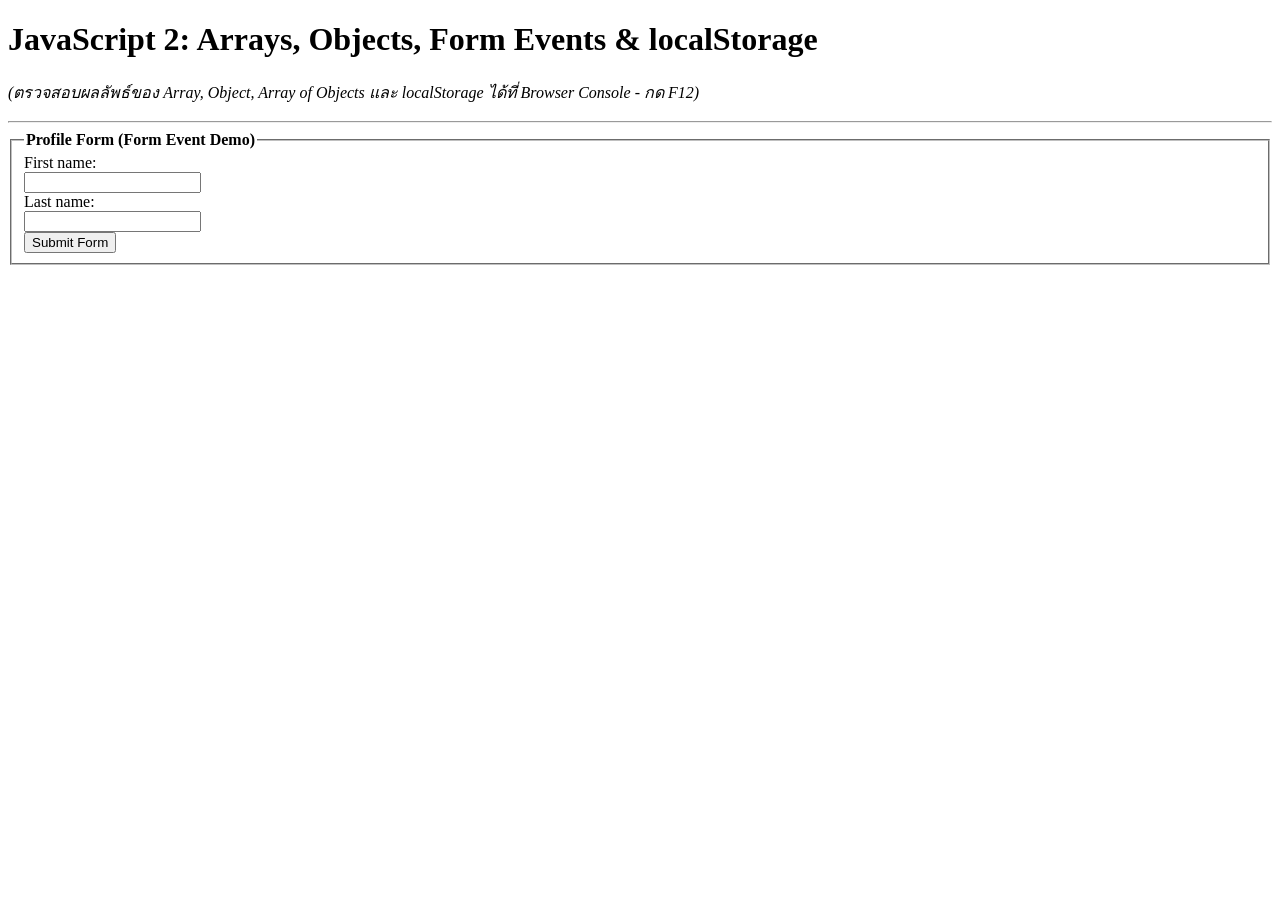
==== index.html @ 43fff522 "Add files via upload" ====
<!DOCTYPE html>
<html lang="en">
<head>
	<meta charset="UTF-8">
	<meta http-equiv="X-UA-Compatible" content="IE=edge">
	<meta name="viewport" content="width=device-width, initial-scale=1.0">
	<title>JavaScript 2: Arrays, Objects, Form Events & localStorage</title>
	<link rel="stylesheet" type="text/css" href="main.css">
	<script src="main.js"></script>
</head>
<body>
	<h1>JavaScript 2: Arrays, Objects, Form Events &amp; localStorage</h1>
	<p><em>(ตรวจสอบผลลัพธ์ของ Array, Object, Array of Objects และ localStorage ได้ที่ Browser Console - กด F12)</em></p>
	<hr>

	<form action="index.html" id="myForm" name="myForm">
		<fieldset>
			<legend><strong>Profile Form (Form Event Demo)</strong></legend>
			First name:<br>
			<input type="text" name="firstname" required><br>
			Last name:<br>
			<input type="text" name="lastname"><br>
			<input type="submit" id="submitBtn" value="Submit Form">
		</fieldset>
	</form>
</body>
</html>
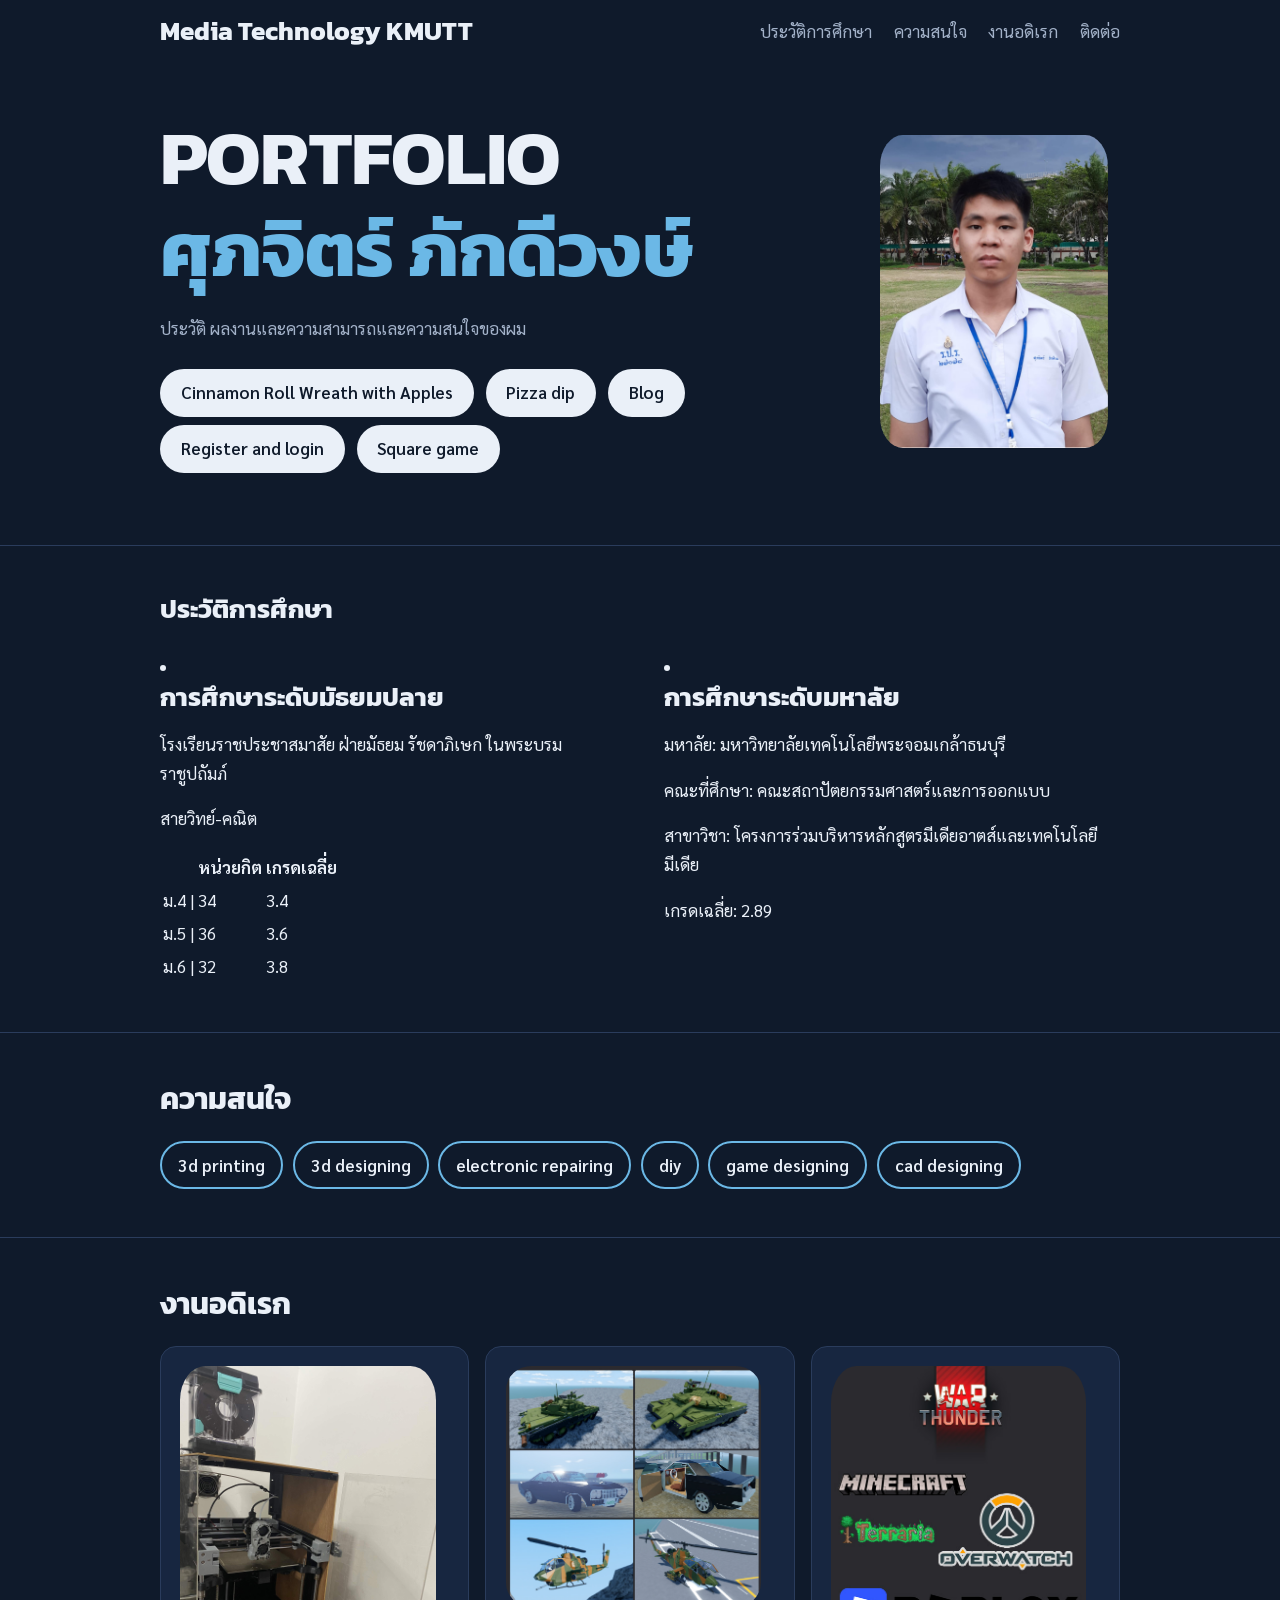
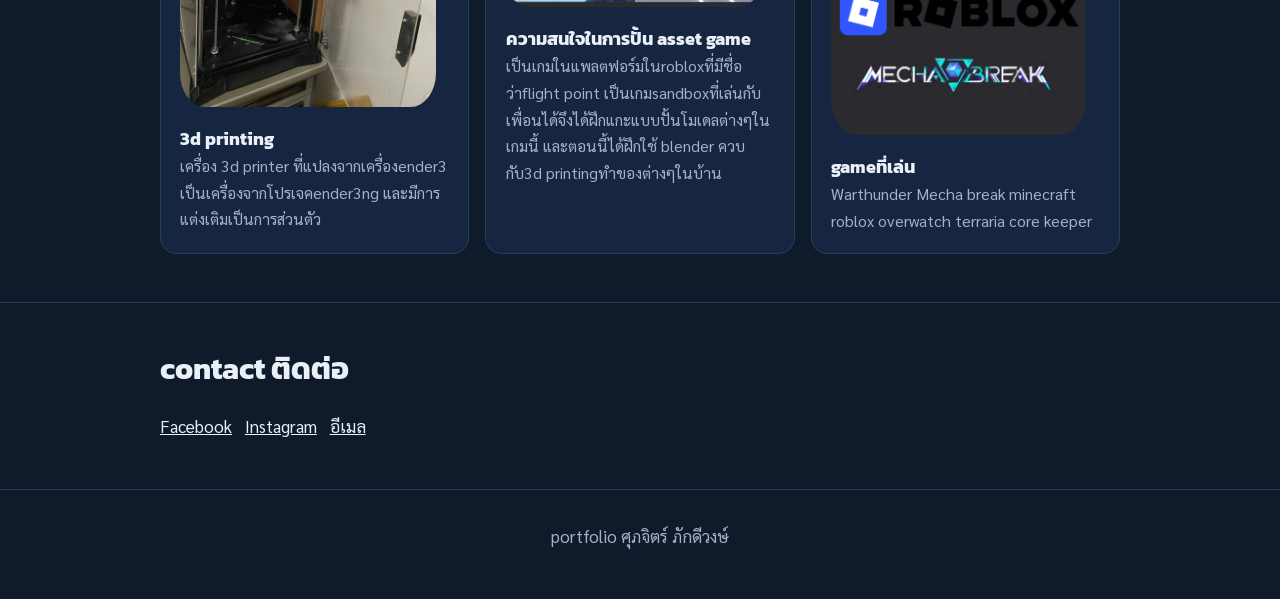
==== commit 29029652: "Add files via upload" ====
--- a/index.html
+++ b/index.html
@@ -1,27 +1,113 @@
 <!DOCTYPE html>
-<html lang="en">
+<html lang="th">
 <head>
-	<meta charset="UTF-8">
-	<meta http-equiv="X-UA-Compatible" content="IE=edge">
-	<meta name="viewport" content="width=device-width, initial-scale=1.0">
-	<title>JavaScript 2: Arrays, Objects, Form Events & localStorage</title>
-	<link rel="stylesheet" type="text/css" href="main.css">
-	<script src="main.js"></script>
+<meta charset="utf-8">
+<meta name="viewport" content="width=device-width, initial-scale=1, viewport-fit=cover">
+<title>Portfolio ศุภจิตร์ ภักดีวงษ์</title>
+<link rel="preconnect" href="https://fonts.googleapis.com">
+<link rel="preconnect" href="https://fonts.gstatic.com" crossorigin>
+<link href="https://fonts.googleapis.com/css2?family=Kanit:wght@500;700&family=Sarabun:wght@400;600&display=swap" rel="stylesheet">
+<link rel="stylesheet" href="style.css">
 </head>
 <body>
-	<h1>JavaScript 2: Arrays, Objects, Form Events &amp; localStorage</h1>
-	<p><em>(ตรวจสอบผลลัพธ์ของ Array, Object, Array of Objects และ localStorage ได้ที่ Browser Console - กด F12)</em></p>
-	<hr>
+<div class="wrap">
+  <header class="top">
+    <h2>Media Technology KMUTT</h2>
+    <nav aria-label="เมนู">
+      
+      <a href="#skill">ประวัติการศึกษา</a>
+      <a href="#interest">ความสนใจ</a>
+      <a href="#hobby">งานอดิเรก</a>
+      <a href="#contact">ติดต่อ</a></nav>
+  </header>
 
-	<form action="index.html" id="myForm" name="myForm">
-		<fieldset>
-			<legend><strong>Profile Form (Form Event Demo)</strong></legend>
-			First name:<br>
-			<input type="text" name="firstname" required><br>
-			Last name:<br>
-			<input type="text" name="lastname"><br>
-			<input type="submit" id="submitBtn" value="Submit Form">
-		</fieldset>
-	</form>
+  <main>
+  <div class="head">
+    <div>
+      <h1>PORTFOLIO  <span>ศุภจิตร์ ภักดีวงษ์</span></h1>
+      <p>ประวัติ ผลงานและความสามารถและความสนใจของผม</p>
+      <a class="btn1"> Cinnamon Roll Wreath with Apples</a>
+      <a class="btn2" >Pizza dip</a>
+      <a class="btn3" >Blog</a>
+      <a class="btn4" >Register and login</a>
+      <a class="btn5" >Square game</a>
+    </div>
+    <label><img id="my_pic" src="pic/mypic.png" alt="my_pic" /></label>  
+  </div>
+  </main>
+</div>
+
+
+<section id="skill"><div class="wrap">
+  <h1>ประวัติการศึกษา </h1><br>
+  <div class="skills">
+    <div>
+    <article> <li><h2>การศึกษาระดับมัธยมปลาย</h2> </li>
+        <p>โรงเรียนราชประชาสมาสัย ฝ่ายมัธยม รัชดาภิเษก ในพระบรมราชูปถัมภ์ </p>
+        <p>สายวิทย์-คณิต</p>
+        <table>
+        <tr>
+            <th></th>
+            <th>หน่วยกิต</th>
+            <th>เกรดเฉลี่ย</th>
+        </tr>
+        <tr>
+            <td>ม.4 |</td>
+            <td>34</td>
+            <td>3.4</td>
+        </tr>
+        <tr>
+            <td>ม.5 |</td>
+            <td>36</td>
+            <td>3.6</td>
+        </tr>
+        <tr>
+            <td>ม.6 |</td>
+            <td>32</td>
+            <td>3.8</td>
+        </tr>
+    </table>
+    </div>
+        <li><h2>การศึกษาระดับมหาลัย</h2>
+        <p>มหาลัย: มหาวิทยาลัยเทคโนโลยีพระจอมเกล้าธนบุรี</p>
+        <p>คณะที่ศึกษา: คณะสถาปัตยกรรมศาสตร์และการออกแบบ</p>
+        <p>สาขาวิชา: โครงการร่วมบริหารหลักสูตรมีเดียอาตส์และเทคโนโลยีมีเดีย</p>
+        <p>เกรดเฉลี่ย: 2.89</p>
+
+        </ul>
+    </article>
+  </div>
+</div></section>
+
+
+
+<section id="interest"><div class="wrap">
+  <h2>ความสนใจ</h2>
+  <ul class="chips">
+    <li>3d printing</li><li>3d designing</li><li>electronic repairing</li><li>diy</li><li>game designing</li><li>cad designing</li>
+  </ul>
+</div></section>
+
+<section id="hobby"><div class="wrap">
+  <h2>งานอดิเรก</h2>
+  <div class="grid">
+    <div class="card"><div class="ic"><img id="my_pic" src="pic/printer.jpg" alt="my_printer" ></div><h3>3d printing</h3><p>เครื่อง 3d printer ที่แปลงจากเครื่องender3 เป็นเครื่องจากโปรเจคender3ng และมีการแต่งเติมเป็นการส่วนตัว</p></div>
+    <div class="card"><div class="ic"><img id="my_pic" src="pic/roblox.jpg" alt="my_roblox" ></div><h3>ความสนใจในการปั้น asset game</h3><p>เป็นเกมในแพลตฟอร์มในrobloxที่มีชื่อว่าflight point เป็นเกมsandboxที่เล่นกับเพื่อนได้จึงได้ฝึกแกะแบบปั้นโมเดลต่างๆในเกมนี้   และตอนนี้ได้ฝึกใช้ blender ควบกับ3d printingทำของต่างๆในบ้าน</p></div>
+    <div class="card"><div class="ic"><img id="my_pic" src="pic/game.jpg" alt="my_game" ></div><h3>gameที่เล่น </h3><p>Warthunder   Mecha break   minecraft    roblox    overwatch    terraria    core keeper</p></div>
+  </div>
+</div></section>
+
+<section id="contact"><div class="wrap">
+  <h2>contact ติดต่อ</h2>
+  <div class="links">
+    <a class="btn" href="https://www.facebook.com/suphcitrphakdiwngs" target="_blank" rel="noopener">Facebook</a>
+    <a class="btn" href="https://www.instagram.com/supajit_phakdeewong/" target="_blank" rel="noopener">Instagram</a>
+    <a class="btn alt" href="mailto:goodcat25417@gmail.com">อีเมล</a>
+  </div>
+</div></section>
+
+<footer><div class="wrap">portfolio ศุภจิตร์ ภักดีวงษ์</div></footer>
+
+<script src="script.js"></script>
 </body>
-</html>+</html>
--- a/style.css
+++ b/style.css
@@ -0,0 +1,373 @@
+
+
+:root {
+    --bg: #0f1a2b;
+    --surface: #172640;
+    --ink: #eaf0f8;
+    --muted: #a3b2c9;
+    --accent: #6bb8e6;
+    --pop: #f2b633;
+    --line: #2a3c5c;
+
+    box-sizing: border-box;
+    padding-top: env(safe-area-inset-top, 0px);
+    padding-bottom: env(safe-area-inset-bottom, 0px);
+}
+
+
+html {
+  scroll-padding-top: env(safe-area-inset-top, 0px);
+  scroll-behavior: smooth;   
+}
+
+
+
+body {
+  margin: 0;
+  background: var(--bg);
+  color: var(--ink);
+  font-family: 'Sarabun', system-ui, sans-serif;
+  font-size: 1.0625rem;
+  line-height: 1.7;
+}
+
+h1, h2, h3 {
+  margin: 0;
+  font-family: 'Kanit', system-ui, sans-serif;
+  line-height: 1.2;
+}
+
+a {
+  color: inherit;
+}
+
+/* กรอบโฟกัสเวลากด Tab (ช่วยคนใช้คีย์บอร์ด) */
+:focus-visible {
+  outline: 3px solid var(--pop);
+  outline-offset: 3px;
+}
+
+
+/* ---------- 3. โครงหน้า (Layout) ---------- */
+/* กล่องจำกัดความกว้างเนื้อหา และจัดให้อยู่กลางหน้า */
+.wrap {
+  max-width: 60rem;
+  margin: 0 auto;
+  padding: 0 1.25rem;
+}
+
+
+/* ---------- 4. ส่วนหัวและเมนู (Header) ---------- */
+header.top {
+  display: flex;
+  justify-content: space-between;
+  align-items: center;
+  flex-wrap: wrap;
+  gap: 1rem;
+  padding: 1rem 0;
+}
+
+header.top b {
+  font-family: 'Kanit', sans-serif;
+}
+
+nav a {
+  margin-left: 1.1rem;
+  color: var(--muted);
+  text-decoration: none;
+}
+
+nav a:hover {
+  color: var(--accent);
+}
+
+
+.head {
+  display: grid;
+  grid-template-columns: 1fr 15rem;  
+  gap: 2.5rem;
+  align-items: center;
+  padding: 3rem 0 4rem;
+}
+
+.head h1 {
+  font-size: clamp(2.6rem, 8vw, 4.8rem);   
+  font-weight: 700;
+  letter-spacing: -0.01em;
+}
+
+/* นามสกุลขึ้นบรรทัดใหม่ สีน้ำเงิน */
+.head h1 span {
+  display: block;
+  color: var(--accent);
+}
+
+.head p {
+  max-width: 34rem;
+  margin: 1.2rem 0 1.6rem;
+  color: var(--muted);
+}
+
+/* รูปโปรไฟล์ทรงก้อนกลมมน คลิกเพื่อเลือกรูปได้ */
+.avatar {
+  position: relative;
+  display: grid;
+  place-items: center;
+  aspect-ratio: 1;
+  overflow: hidden;
+  border-radius: 46% 54% 50% 50% / 55% 45% 55% 45%;
+  background: var(--pop) center / cover no-repeat;
+  font-size: 4rem;
+  cursor: pointer;
+}
+
+/* ช่องเลือกไฟล์: ซ่อนไว้ แต่คลุมทั้งกรอบเพื่อให้คลิกได้ */
+.avatar input,
+.photo input {
+  position: absolute;
+  inset: 0;
+  width: 100%;
+  height: 100%;
+  opacity: 0;
+  cursor: pointer;
+}
+
+.avatar:focus-within,
+.photo:focus-within {
+  outline: 3px solid var(--ink);
+  outline-offset: 3px;
+}
+
+
+/* ---------- 6. ปุ่ม (Buttons) ---------- */
+.btn1 {
+  display: inline-block;
+  margin: 0 0.5rem 0.5rem 0;
+  padding: 0.6rem 1.3rem;
+  border-radius: 999px;
+  background: var(--ink);
+  color: var(--bg);
+  font-weight: 600;
+  text-decoration: none;
+}
+.btn2 {
+  display: inline-block;
+  margin: 0 0.5rem 0.5rem 0;
+  padding: 0.6rem 1.3rem;
+  border-radius: 999px;
+  background: var(--ink);
+  color: var(--bg);
+  font-weight: 600;
+  text-decoration: none;
+}
+.btn3 {
+  display: inline-block;
+  margin: 0 0.5rem 0.5rem 0;
+  padding: 0.6rem 1.3rem;
+  border-radius: 999px;
+  background: var(--ink);
+  color: var(--bg);
+  font-weight: 600;
+  text-decoration: none;
+}
+.btn4 {
+  display: inline-block;
+  margin: 0 0.5rem 0.5rem 0;
+  padding: 0.6rem 1.3rem;
+  border-radius: 999px;
+  background: var(--ink);
+  color: var(--bg);
+  font-weight: 600;
+  text-decoration: none;
+}
+.btn5 {
+  display: inline-block;
+  margin: 0 0.5rem 0.5rem 0;
+  padding: 0.6rem 1.3rem;
+  border-radius: 999px;
+  background: var(--ink);
+  color: var(--bg);
+  font-weight: 600;
+  text-decoration: none;
+}
+
+/* ---------- 7. หัวข้อแต่ละส่วน (Sections) ---------- */
+section {
+  padding: 3rem 0;
+  border-top: 1px solid var(--line);
+}
+
+section > .wrap > h2 {
+  margin-bottom: 1.5rem;
+  font-size: 1.9rem;
+}
+
+
+/* ---------- 8. งานอดิเรก (Cards) ---------- */
+.grid {
+  display: grid;
+  grid-template-columns: repeat(auto-fit, minmax(13rem, 1fr));
+  gap: 1rem;
+}
+
+.card {
+  padding: 1.2rem;
+  background: var(--surface);
+  border: 1px solid var(--line);
+  border-radius: 1rem;
+}
+
+.card .ic {
+  font-size: 2rem;   /* ไอคอน emoji */
+}
+
+.card h3 {
+  margin: 0.4rem 0 0.2rem;
+  font-size: 1.15rem;
+}
+
+.card p {
+  margin: 0;
+  color: var(--muted);
+  font-size: 0.98rem;
+}
+
+
+/* ---------- 9. ทักษะ (Skills) ---------- */
+/* แบ่ง 2 คอลัมน์ ถ้าจอแคบจะเรียงต่อกัน */
+.skills {
+  display: grid;
+  grid-template-columns: repeat(auto-fit, minmax(18rem, 1fr));
+  gap: 0 3rem;
+}
+
+.skill {
+  margin-bottom: 1.1rem;
+}
+
+/* ชื่อทักษะ (ซ้าย) และเปอร์เซ็นต์ (ขวา) */
+.skill div {
+  display: flex;
+  justify-content: space-between;
+  font-weight: 600;
+}
+
+/* หลอดพื้นหลัง */
+.bar {
+  height: 0.7rem;
+  margin-top: 0.3rem;
+  overflow: hidden;
+  border-radius: 99px;
+  background: var(--line);
+}
+
+/* ส่วนที่เติมสี (ความกว้างกำหนดใน HTML ด้วย style="width:85%") */
+.bar i {
+  display: block;
+  height: 100%;
+  border-radius: 99px;
+  background: var(--accent);
+}
+
+
+/* ---------- 10. ความสนใจ (Chips) ---------- */
+.chips {
+  display: flex;
+  flex-wrap: wrap;
+  gap: 0.6rem;
+  margin: 0;
+  padding: 0;
+  list-style: none;
+}
+
+.chips li {
+  padding: 0.45rem 1rem;
+  border: 2px solid var(--accent);
+  border-radius: 999px;
+  font-weight: 600;
+}
+
+
+
+/* ---------- 11. รูปกิจกรรม (Gallery) ---------- */
+.gallery {
+  display: grid;
+  grid-template-columns: repeat(auto-fit, minmax(14rem, 1fr));
+  gap: 1rem;
+}
+
+#my_pic {
+    width: 95%;
+    border-radius: 10%;
+}
+
+figure {
+  margin: 0;
+}
+
+/* กรอบรูป (ยังไม่มีรูปจะแสดงพื้นไล่สี + emoji) */
+.photo {
+  position: relative;
+  display: grid;
+  place-items: center;
+  aspect-ratio: 4 / 3;
+  overflow: hidden;
+  border-radius: 1rem;
+  background: linear-gradient(135deg, var(--accent), var(--pop)) center / cover no-repeat;
+  color: #fff;
+  font-size: 2.6rem;
+  text-align: center;
+  cursor: pointer;
+}
+
+.photo small {
+  display: block;
+  font-family: 'Sarabun', sans-serif;
+  font-size: 0.85rem;
+}
+
+/* เมื่อเลือกรูปแล้ว ซ่อน emoji และข้อความ */
+.has-img > span {
+  display: none;
+}
+
+figcaption {
+  padding: 0.5rem 0.2rem 0;
+  font-weight: 600;
+}
+
+
+/* ---------- 12. ลิงก์โซเชียล (Links) ---------- */
+.links {
+  display: flex;
+  flex-wrap: wrap;
+  gap: 0.8rem;
+}
+
+
+/* ---------- 13. ท้ายหน้า (Footer) ---------- */
+footer {
+  padding: 2rem 0 3rem;
+  border-top: 1px solid var(--line);
+  color: var(--muted);
+  text-align: center;
+}
+
+
+/* ---------- 14. มือถือ (Responsive) ---------- */
+@media (max-width: 640px) {
+  /* head เรียงเป็นแนวตั้ง โดยรูปโปรไฟล์ขึ้นก่อน */
+  .head {
+    grid-template-columns: 1fr;
+    padding-top: 1.5rem;
+  }
+
+  .avatar {
+    order: -1;
+    width: 11rem;
+  }
+
+  nav a {
+    margin: 0 0.9rem 0 0;
+  }
+}
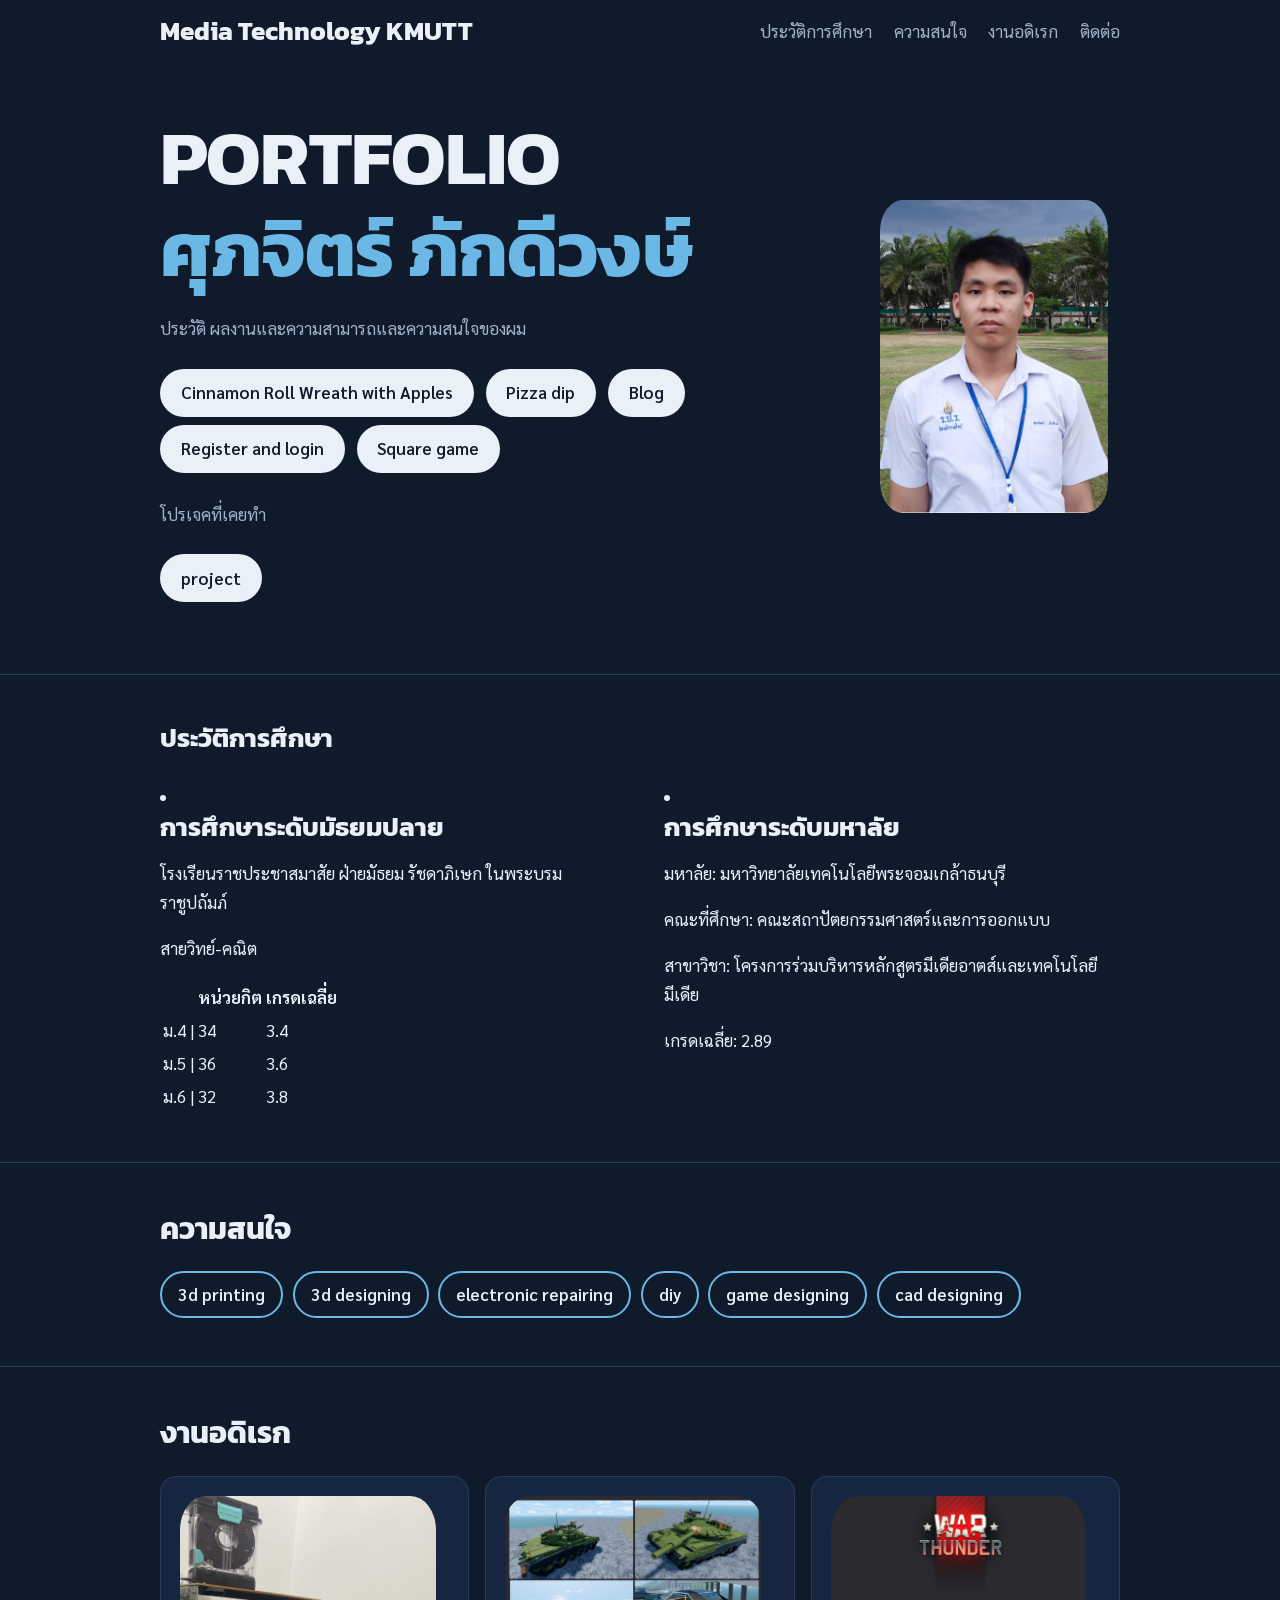
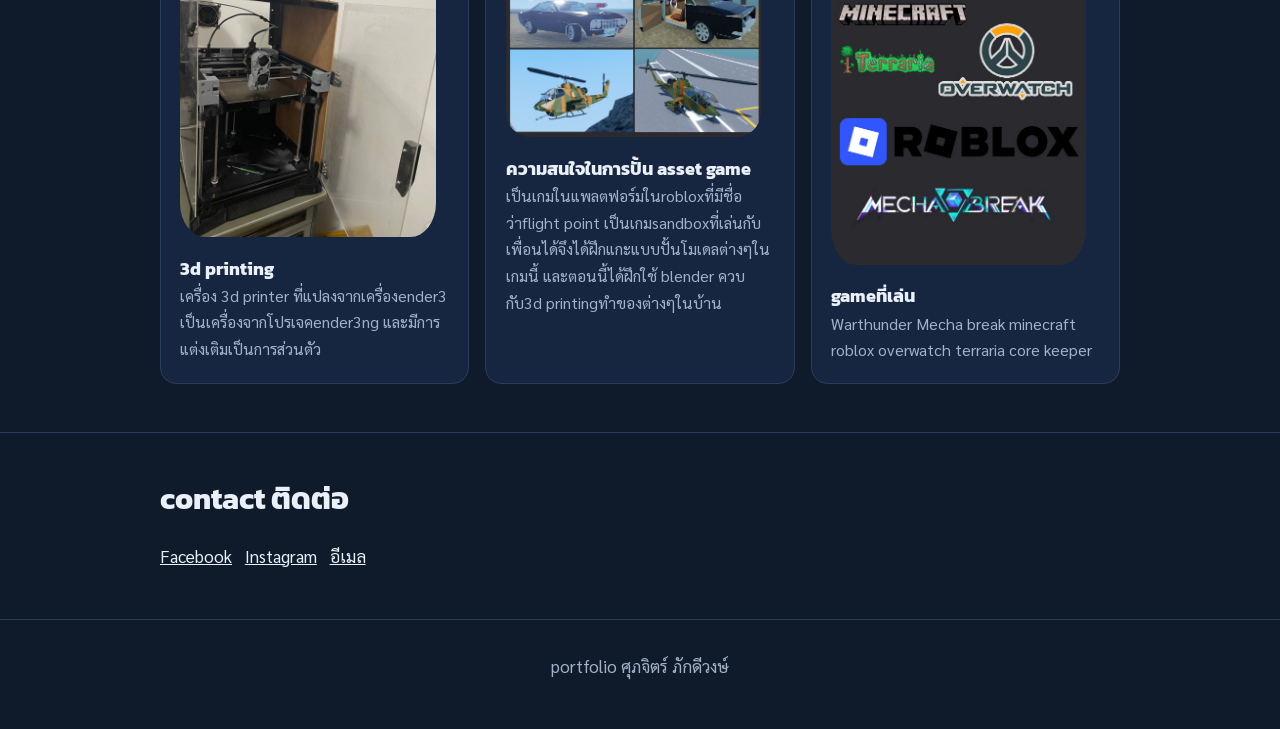
==== commit c2d0a6c6: "Add files via upload" ====
--- a/index.html
+++ b/index.html
@@ -25,14 +25,18 @@
   <div class="head">
     <div>
       <h1>PORTFOLIO  <span>ศุภจิตร์ ภักดีวงษ์</span></h1>
-      <p>ประวัติ ผลงานและความสามารถและความสนใจของผม</p>
-      <a class="btn1"> Cinnamon Roll Wreath with Apples</a>
-      <a class="btn2" >Pizza dip</a>
-      <a class="btn3" >Blog</a>
-      <a class="btn4" >Register and login</a>
-      <a class="btn5" >Square game</a>
+      <p>ประวัติ ผลงานและความสามารถและความสนใจของผม </p>
+      <a class="btn1" href="cinamon/index.html"> Cinnamon Roll Wreath with Apples</a>
+      <a class="btn2" href="assignment4/recipe.html">Pizza dip</a>
+      <a class="btn3" href="assignment5/index.html">Blog</a>
+      <a class="btn4" href="assignment6/register.html">Register and login</a>
+      <a class="btn5" href="assignment7/index.html">Square game</a>
+      <p>โปรเจคที่เคยทำ</p>
+      <a class="btn3" href="project.html">project </a>
     </div>
-    <label><img id="my_pic" src="pic/mypic.png" alt="my_pic" /></label>  
+    <label><img id="my_pic" src="pic/mypic.png" alt="my_pic" />
+      
+      </label>  
   </div>
   </main>
 </div>
--- a/style.css
+++ b/style.css
@@ -40,6 +40,7 @@
 a {
   color: inherit;
 }
+
 
 /* กรอบโฟกัสเวลากด Tab (ช่วยคนใช้คีย์บอร์ด) */
 :focus-visible {
